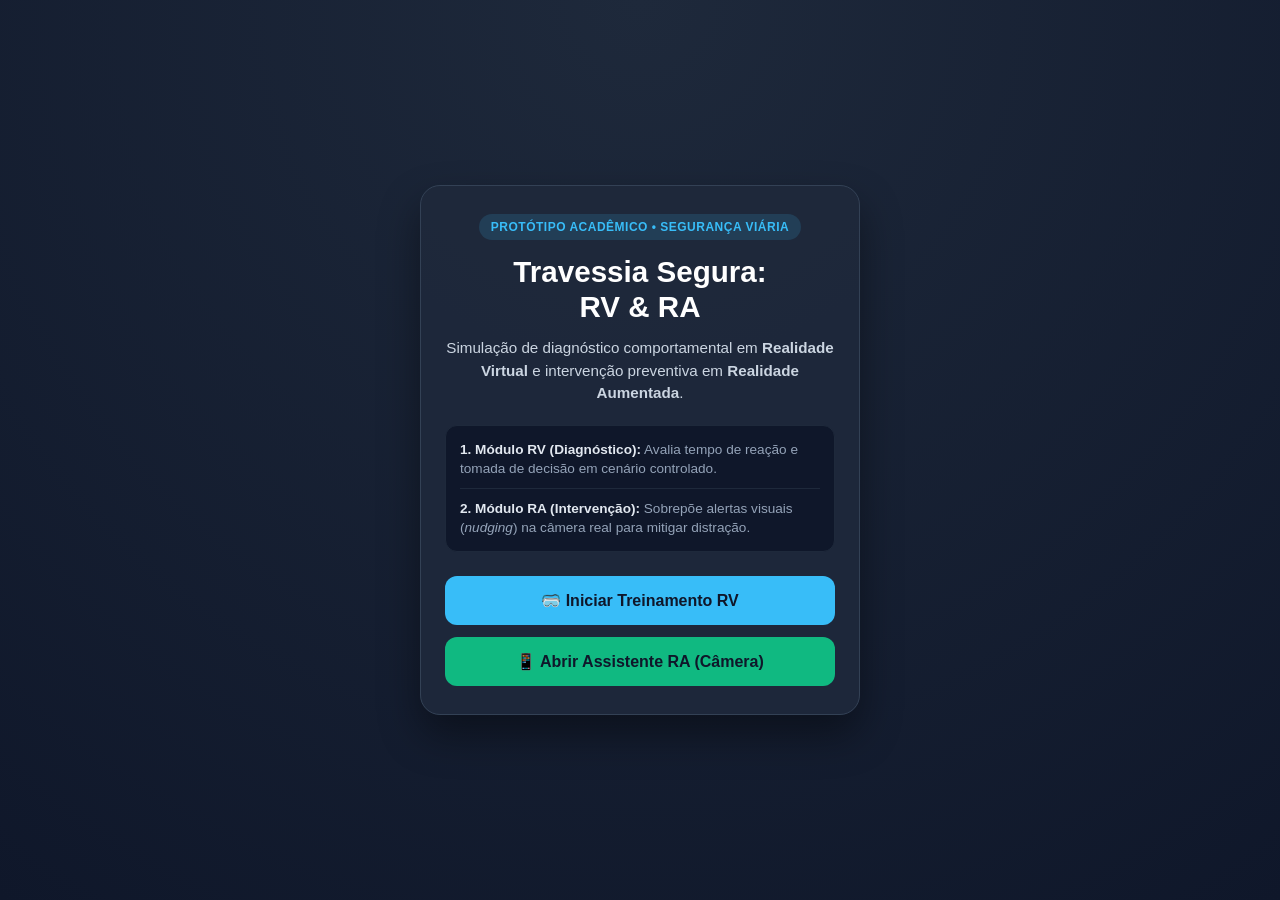
==== index.html @ 33072304 "Add files via upload" ====
<!DOCTYPE html>
<html lang="pt-BR">
<head>
  <meta charset="UTF-8" />
  <meta name="viewport" content="width=device-width, initial-scale=1.0, user-scalable=no" />
  <title>Travessia Segura: Protótipo RV & RA</title>
  <!-- Biblioteca A-Frame para Realidade Virtual 3D no Navegador -->
  <script src="https://aframe.io/releases/1.5.0/aframe.min.js"></script>
  <link rel="stylesheet" href="style.css" />
</head>
<body>

  <!-- TELA 1: MENU PRINCIPAL -->
  <main id="screen-menu" class="screen active">
    <div class="card">
      <span class="badge">Protótipo Acadêmico • Segurança Viária</span>
      <h1>Travessia Segura:<br>RV &amp; RA</h1>
      <p class="subtitle">
        Simulação de diagnóstico comportamental em <strong>Realidade Virtual</strong> e intervenção preventiva em <strong>Realidade Aumentada</strong>.
      </p>

      <div class="theory-box">
        <div class="theory-item">
          <strong>1. Módulo RV (Diagnóstico):</strong> Avalia tempo de reação e tomada de decisão em cenário controlado.
        </div>
        <div class="theory-item">
          <strong>2. Módulo RA (Intervenção):</strong> Sobrepõe alertas visuais (<em>nudging</em>) na câmera real para mitigar distração.
        </div>
      </div>

      <div class="btn-group">
        <button id="btn-start-vr" class="btn btn-primary">
          🥽 Iniciar Treinamento RV
        </button>
        <button id="btn-start-ar" class="btn btn-secondary">
          📱 Abrir Assistente RA (Câmera)
        </button>
      </div>
    </div>
  </main>

  <!-- TELA 2: MÓDULO DE REALIDADE VIRTUAL (A-FRAME) -->
  <section id="screen-vr" class="screen">
    <!-- Interface sobreposta (HUD) na cena RV -->
    <div class="hud-top">
      <button id="btn-back-vr" class="btn-small">← Voltar</button>
      <div class="status-pill" id="vr-timer">Tempo de observação: 0.0s</div>
    </div>

    <div class="vr-controls">
      <p id="vr-instruction">Observe o fluxo do veículo. Clique abaixo no momento seguro para atravessar:</p>
      <button id="btn-cross" class="btn btn-action">🚶 ATRAVESSAR FAIXA AGORA</button>
    </div>

    <!-- Modal de Resultado da Travessia -->
    <div id="vr-result-modal" class="modal hidden">
      <div class="modal-content">
        <h2 id="vr-result-title">Resultado</h2>
        <p id="vr-result-desc"></p>
        <div class="metrics-grid">
          <div class="metric">
            <span>Tempo de Decisão</span>
            <strong id="metric-time">0.0s</strong>
          </div>
          <div class="metric">
            <span>Status</span>
            <strong id="metric-status">-</strong>
          </div>
        </div>
        <button id="btn-retry-vr" class="btn btn-primary">Tentar Novamente</button>
      </div>
    </div>

    <!-- Cena 3D A-Frame -->
    <a-scene id="vr-scene" embedded vr-mode-ui="enabled: true">
      <!-- Céu e Iluminação -->
      <a-sky color="#87CEEB"></a-sky>
      <a-light type="ambient" color="#ffffff" intensity="0.7"></a-light>
      <a-light type="directional" position="5 10 7" intensity="0.8"></a-light>

      <!-- Calçada do Pedestre (Ponto de Partida) -->
      <a-box position="0 0.05 4" width="20" height="0.1" depth="4" color="#94a3b8"></a-box>
      <!-- Calçada Oposta (Destino) -->
      <a-box position="0 0.05 -6" width="20" height="0.1" depth="4" color="#94a3b8"></a-box>

      <!-- Asfalto da Rua -->
      <a-plane position="0 0 -1" rotation="-90 0 0" width="30" height="6" color="#1e293b"></a-plane>

      <!-- Faixa de Pedestres (Listras Brancas) -->
      <a-box position="-1.5 0.01 -1" width="0.6" height="0.02" depth="5.2" color="#f8fafc"></a-box>
      <a-box position="-0.5 0.01 -1" width="0.6" height="0.02" depth="5.2" color="#f8fafc"></a-box>
      <a-box position="0.5 0.01 -1" width="0.6" height="0.02" depth="5.2" color="#f8fafc"></a-box>
      <a-box position="1.5 0.01 -1" width="0.6" height="0.02" depth="5.2" color="#f8fafc"></a-box>

      <!-- Prédios simples ao fundo para referência espacial -->
      <a-box position="-6 3 -10" width="4" height="6" depth="4" color="#cbd5e1"></a-box>
      <a-box position="6 4 -10" width="5" height="8" depth="4" color="#cbd5e1"></a-box>

      <!-- Veículo em Movimento -->
      <a-entity id="car-entity" position="-12 0.6 -1">
        <!-- Carroceria -->
        <a-box width="2.4" height="0.8" depth="1.3" color="#ef4444"></a-box>
        <!-- Cabine -->
        <a-box position="-0.1 0.6 0" width="1.3" height="0.6" depth="1.2" color="#fca5a5"></a-box>
        <!-- Faróis -->
        <a-box position="1.21 0 0.4" width="0.05" height="0.2" depth="0.25" color="#fef08a"></a-box>
        <a-box position="1.21 0 -0.4" width="0.05" height="0.2" depth="0.25" color="#fef08a"></a-box>
      </a-entity>

      <!-- Câmera / Cabeça do Pedestre -->
      <a-entity id="pedestrian-rig" position="0 1.6 3.2">
        <a-camera look-controls="enabled: true" wasd-controls="enabled: false">
          <a-cursor color="#38bdf8" scale="0.8 0.8 0.8"></a-cursor>
        </a-camera>
      </a-entity>
    </a-scene>
  </section>

  <!-- TELA 3: MÓDULO DE REALIDADE AUMENTADA (HUD + CÂMERA REAL) -->
  <section id="screen-ar" class="screen">
    <!-- Vídeo da câmera traseira do celular -->
    <video id="ar-video" autoplay playsinline muted></video>
    <div id="ar-fallback-bg" class="ar-fallback hidden">
      <p>Câmera indisponível ou permissão negada.<br>Modo de demonstração visual ativado.</p>
    </div>

    <!-- Sobreposição Cognitiva (HUD de RA) -->
    <div class="ar-overlay" id="ar-overlay">
      <div class="hud-top">
        <button id="btn-back-ar" class="btn-small">← Voltar</button>
        <div class="status-pill" id="ar-mode-badge">RA Ativa • Monitoramento</div>
      </div>

      <!-- Guia Virtual da Faixa Projetada no Chão -->
      <div class="ar-crosswalk-guide" id="ar-guide">
        <div class="ar-lane"></div>
        <div class="ar-banner" id="ar-banner">
          <span class="ar-icon" id="ar-icon">✅</span>
          <div>
            <strong id="ar-title">TRAVESSIA SEGURA</strong>
            <p id="ar-desc">Nenhum veículo em alta velocidade detectado.</p>
          </div>
        </div>
      </div>

      <!-- Painel para simular cenários durante a apresentação ao professor -->
      <div class="ar-sim-controls">
        <p class="sim-label">Simulador de Eventos (Apresentação):</p>
        <div class="sim-buttons">
          <button id="btn-sim-safe" class="btn-sim safe active">Via Livre</button>
          <button id="btn-sim-danger" class="btn-sim danger">⚠️ Simular Carro Rápido</button>
        </div>
      </div>
    </div>
  </section>

  <script src="script.js"></script>
</body>
</html>
---- style.css ----
* {
  box-sizing: border-box;
  margin: 0;
  padding: 0;
  font-family: 'Segoe UI', Roboto, Helvetica, Arial, sans-serif;
}

body {
  background-color: #0f172a;
  color: #f8fafc;
  overflow: hidden;
  height: 100vh;
  width: 100vw;
}

.screen {
  display: none;
  width: 100%;
  height: 100%;
  position: relative;
}

.screen.active {
  display: flex;
  flex-direction: column;
  justify-content: center;
  align-items: center;
}

/* MENU INICIAL */
#screen-menu {
  padding: 20px;
  background: radial-gradient(circle at top, #1e293b, #0f172a);
}

.card {
  background: rgba(30, 41, 59, 0.9);
  border: 1px solid #334155;
  border-radius: 20px;
  padding: 28px 24px;
  max-width: 440px;
  width: 100%;
  box-shadow: 0 20px 40px rgba(0, 0, 0, 0.4);
  text-align: center;
}

.badge {
  display: inline-block;
  background: rgba(56, 189, 248, 0.15);
  color: #38bdf8;
  font-size: 0.75rem;
  font-weight: 700;
  padding: 6px 12px;
  border-radius: 999px;
  margin-bottom: 14px;
  text-transform: uppercase;
  letter-spacing: 0.5px;
}

h1 {
  font-size: 1.85rem;
  line-height: 1.2;
  margin-bottom: 12px;
  color: #ffffff;
}

.subtitle {
  font-size: 0.95rem;
  color: #cbd5e1;
  line-height: 1.5;
  margin-bottom: 20px;
}

.theory-box {
  background: #0f172a;
  border-radius: 12px;
  padding: 14px;
  text-align: left;
  margin-bottom: 24px;
  border: 1px solid #1e293b;
}

.theory-item {
  font-size: 0.85rem;
  color: #94a3b8;
  line-height: 1.4;
}

.theory-item + .theory-item {
  margin-top: 10px;
  padding-top: 10px;
  border-top: 1px solid #1e293b;
}

.theory-item strong {
  color: #e2e8f0;
}

.btn-group {
  display: flex;
  flex-direction: column;
  gap: 12px;
}

.btn {
  border: none;
  border-radius: 12px;
  padding: 15px 20px;
  font-size: 1rem;
  font-weight: 700;
  cursor: pointer;
  transition: transform 0.15s ease, opacity 0.15s ease;
  width: 100%;
}

.btn:active {
  transform: scale(0.98);
}

.btn-primary {
  background: #38bdf8;
  color: #0f172a;
}

.btn-secondary {
  background: #10b981;
  color: #0f172a;
}

.btn-action {
  background: #f59e0b;
  color: #0f172a;
  font-size: 1.05rem;
  box-shadow: 0 8px 20px rgba(245, 158, 11, 0.35);
}

/* HUD SUPERIOR COMPARTILHADO */
.hud-top {
  position: absolute;
  top: 16px;
  left: 16px;
  right: 16px;
  z-index: 20;
  display: flex;
  justify-content: space-between;
  align-items: center;
}

.btn-small {
  background: rgba(15, 23, 42, 0.85);
  color: #f8fafc;
  border: 1px solid #475569;
  padding: 8px 14px;
  border-radius: 10px;
  font-weight: 600;
  cursor: pointer;
}

.status-pill {
  background: rgba(15, 23, 42, 0.85);
  border: 1px solid #475569;
  padding: 8px 14px;
  border-radius: 999px;
  font-size: 0.82rem;
  font-weight: 600;
}

/* CONTROLES RV */
#vr-scene {
  width: 100%;
  height: 100%;
}

.vr-controls {
  position: absolute;
  bottom: 24px;
  left: 16px;
  right: 16px;
  z-index: 20;
  background: rgba(15, 23, 42, 0.88);
  border: 1px solid #334155;
  border-radius: 16px;
  padding: 16px;
  text-align: center;
  max-width: 460px;
  margin: 0 auto;
}

.vr-controls p {
  font-size: 0.88rem;
  color: #e2e8f0;
  margin-bottom: 12px;
}

/* MODAL RESULTADO RV */
.modal {
  position: absolute;
  inset: 0;
  background: rgba(15, 23, 42, 0.85);
  z-index: 30;
  display: flex;
  justify-content: center;
  align-items: center;
  padding: 20px;
}

.modal.hidden {
  display: none;
}

.modal-content {
  background: #1e293b;
  border: 1px solid #475569;
  border-radius: 18px;
  padding: 24px;
  max-width: 380px;
  width: 100%;
  text-align: center;
}

.modal-content h2 {
  margin-bottom: 10px;
  font-size: 1.4rem;
}

.modal-content p {
  font-size: 0.92rem;
  color: #cbd5e1;
  margin-bottom: 18px;
  line-height: 1.4;
}

.metrics-grid {
  display: grid;
  grid-template-columns: 1fr 1fr;
  gap: 10px;
  margin-bottom: 18px;
}

.metric {
  background: #0f172a;
  padding: 12px;
  border-radius: 10px;
}

.metric span {
  display: block;
  font-size: 0.75rem;
  color: #94a3b8;
  margin-bottom: 4px;
}

.metric strong {
  font-size: 1.05rem;
  color: #38bdf8;
}

/* MÓDULO RA */
#ar-video {
  position: absolute;
  inset: 0;
  width: 100%;
  height: 100%;
  object-fit: cover;
  z-index: 1;
}

.ar-fallback {
  position: absolute;
  inset: 0;
  background: linear-gradient(180deg, #334155 0%, #1e293b 60%, #0f172a 100%);
  display: flex;
  justify-content: center;
  align-items: center;
  text-align: center;
  padding: 20px;
  color: #94a3b8;
  font-size: 0.9rem;
  z-index: 1;
}

.ar-fallback.hidden {
  display: none;
}

.ar-overlay {
  position: absolute;
  inset: 0;
  z-index: 10;
  display: flex;
  flex-direction: column;
  justify-content: space-between;
  padding: 16px;
  transition: box-shadow 0.3s ease;
}

.ar-overlay.danger-pulse {
  box-shadow: inset 0 0 50px rgba(239, 68, 68, 0.85);
  animation: pulseBorder 0.8s infinite alternate;
}

@keyframes pulseBorder {
  from { box-shadow: inset 0 0 25px rgba(239, 68, 68, 0.5); }
  to { box-shadow: inset 0 0 70px rgba(239, 68, 68, 0.95); }
}

.ar-crosswalk-guide {
  margin: auto;
  width: 100%;
  max-width: 380px;
  display: flex;
  flex-direction: column;
  align-items: center;
  gap: 16px;
}

.ar-lane {
  width: 180px;
  height: 140px;
  border: 4px dashed #10b981;
  background: rgba(16, 185, 129, 0.18);
  border-radius: 12px;
  transform: perspective(300px) rotateX(45deg);
  transition: all 0.3s ease;
}

.ar-lane.danger {
  border-color: #ef4444;
  background: rgba(239, 68, 68, 0.3);
}

.ar-banner {
  background: rgba(15, 23, 42, 0.92);
  border: 2px solid #10b981;
  border-radius: 14px;
  padding: 14px 16px;
  display: flex;
  align-items: center;
  gap: 12px;
  width: 100%;
  transition: border-color 0.3s ease;
}

.ar-banner.danger {
  border-color: #ef4444;
  background: rgba(127, 29, 29, 0.92);
}

.ar-icon {
  font-size: 1.8rem;
}

.ar-banner strong {
  display: block;
  font-size: 0.95rem;
  margin-bottom: 2px;
}

.ar-banner p {
  font-size: 0.8rem;
  color: #e2e8f0;
}

.ar-sim-controls {
  background: rgba(15, 23, 42, 0.9);
  border: 1px solid #334155;
  border-radius: 14px;
  padding: 12px;
  max-width: 420px;
  width: 100%;
  margin: 0 auto;
}

.sim-label {
  font-size: 0.75rem;
  color: #94a3b8;
  margin-bottom: 8px;
  text-align: center;
}

.sim-buttons {
  display: grid;
  grid-template-columns: 1fr 1fr;
  gap: 8px;
}

.btn-sim {
  padding: 10px;
  border-radius: 8px;
  border: 1px solid #475569;
  background: #1e293b;
  color: #f8fafc;
  font-weight: 600;
  font-size: 0.82rem;
  cursor: pointer;
}

.btn-sim.safe.active {
  background: #10b981;
  color: #0f172a;
  border-color: #10b981;
}

.btn-sim.danger.active {
  background: #ef4444;
  color: #ffffff;
  border-color: #ef4444;
}
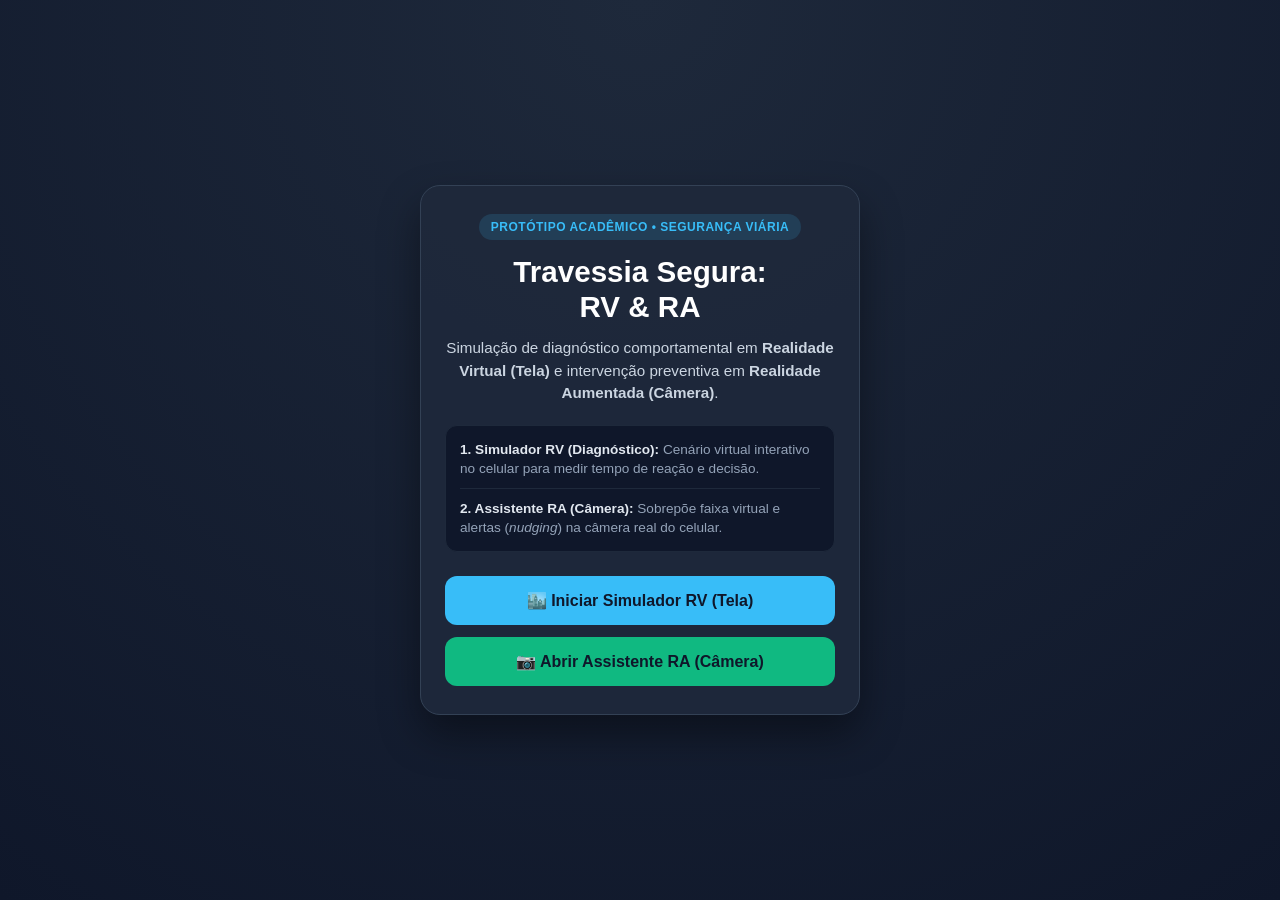
==== commit eb45d8b9: "Atualizar o index.html" ====
--- a/index.html
+++ b/index.html
@@ -4,8 +4,6 @@
   <meta charset="UTF-8" />
   <meta name="viewport" content="width=device-width, initial-scale=1.0, user-scalable=no" />
   <title>Travessia Segura: Protótipo RV & RA</title>
-  <!-- Biblioteca A-Frame para Realidade Virtual 3D no Navegador -->
-  <script src="https://aframe.io/releases/1.5.0/aframe.min.js"></script>
   <link rel="stylesheet" href="style.css" />
 </head>
 <body>
@@ -16,43 +14,60 @@
       <span class="badge">Protótipo Acadêmico • Segurança Viária</span>
       <h1>Travessia Segura:<br>RV &amp; RA</h1>
       <p class="subtitle">
-        Simulação de diagnóstico comportamental em <strong>Realidade Virtual</strong> e intervenção preventiva em <strong>Realidade Aumentada</strong>.
+        Simulação de diagnóstico comportamental em <strong>Realidade Virtual (Tela)</strong> e intervenção preventiva em <strong>Realidade Aumentada (Câmera)</strong>.
       </p>
 
       <div class="theory-box">
         <div class="theory-item">
-          <strong>1. Módulo RV (Diagnóstico):</strong> Avalia tempo de reação e tomada de decisão em cenário controlado.
+          <strong>1. Simulador RV (Diagnóstico):</strong> Cenário virtual interativo no celular para medir tempo de reação e decisão.
         </div>
         <div class="theory-item">
-          <strong>2. Módulo RA (Intervenção):</strong> Sobrepõe alertas visuais (<em>nudging</em>) na câmera real para mitigar distração.
+          <strong>2. Assistente RA (Câmera):</strong> Sobrepõe faixa virtual e alertas (<em>nudging</em>) na câmera real do celular.
         </div>
       </div>
 
       <div class="btn-group">
-        <button id="btn-start-vr" class="btn btn-primary">
-          🥽 Iniciar Treinamento RV
+        <button type="button" id="btn-start-vr" class="btn btn-primary">
+          🏙️ Iniciar Simulador RV (Tela)
         </button>
-        <button id="btn-start-ar" class="btn btn-secondary">
-          📱 Abrir Assistente RA (Câmera)
+        <button type="button" id="btn-start-ar" class="btn btn-secondary">
+          📷 Abrir Assistente RA (Câmera)
         </button>
       </div>
     </div>
   </main>
 
-  <!-- TELA 2: MÓDULO DE REALIDADE VIRTUAL (A-FRAME) -->
+  <!-- TELA 2: SIMULADOR DE REALIDADE VIRTUAL (100% NA TELA DO CELULAR) -->
   <section id="screen-vr" class="screen">
-    <!-- Interface sobreposta (HUD) na cena RV -->
     <div class="hud-top">
-      <button id="btn-back-vr" class="btn-small">← Voltar</button>
-      <div class="status-pill" id="vr-timer">Tempo de observação: 0.0s</div>
+      <button type="button" id="btn-back-vr" class="btn-small">← Voltar</button>
+      <div class="status-pill" id="vr-timer">Observação: 0.0s</div>
+    </div>
+
+    <!-- Cenário Virtual Interativo (Perspectiva do Pedestre) -->
+    <div class="vr-viewport">
+      <div class="vr-sky">
+        <div class="vr-buildings"></div>
+      </div>
+      <div class="vr-sidewalk-far"></div>
+      <div class="vr-road">
+        <div class="vr-crosswalk">
+          <span></span><span></span><span></span><span></span>
+        </div>
+        <!-- Carro animado via JS -->
+        <div id="vr-car" class="vr-car">🚗</div>
+      </div>
+      <div class="vr-sidewalk-near">
+        <div id="vr-pedestrian" class="vr-pedestrian">🚶</div>
+      </div>
     </div>
 
     <div class="vr-controls">
-      <p id="vr-instruction">Observe o fluxo do veículo. Clique abaixo no momento seguro para atravessar:</p>
-      <button id="btn-cross" class="btn btn-action">🚶 ATRAVESSAR FAIXA AGORA</button>
+      <p>Observe o veículo na via. Toque abaixo no momento seguro para atravessar:</p>
+      <button type="button" id="btn-cross" class="btn btn-action">ATRAVESSAR FAIXA AGORA</button>
     </div>
 
-    <!-- Modal de Resultado da Travessia -->
+    <!-- Modal de Resultado -->
     <div id="vr-result-modal" class="modal hidden">
       <div class="modal-content">
         <h2 id="vr-result-title">Resultado</h2>
@@ -67,88 +82,46 @@
             <strong id="metric-status">-</strong>
           </div>
         </div>
-        <button id="btn-retry-vr" class="btn btn-primary">Tentar Novamente</button>
+        <button type="button" id="btn-retry-vr" class="btn btn-primary">Testar Novamente</button>
       </div>
     </div>
-
-    <!-- Cena 3D A-Frame -->
-    <a-scene id="vr-scene" embedded vr-mode-ui="enabled: true">
-      <!-- Céu e Iluminação -->
-      <a-sky color="#87CEEB"></a-sky>
-      <a-light type="ambient" color="#ffffff" intensity="0.7"></a-light>
-      <a-light type="directional" position="5 10 7" intensity="0.8"></a-light>
-
-      <!-- Calçada do Pedestre (Ponto de Partida) -->
-      <a-box position="0 0.05 4" width="20" height="0.1" depth="4" color="#94a3b8"></a-box>
-      <!-- Calçada Oposta (Destino) -->
-      <a-box position="0 0.05 -6" width="20" height="0.1" depth="4" color="#94a3b8"></a-box>
-
-      <!-- Asfalto da Rua -->
-      <a-plane position="0 0 -1" rotation="-90 0 0" width="30" height="6" color="#1e293b"></a-plane>
-
-      <!-- Faixa de Pedestres (Listras Brancas) -->
-      <a-box position="-1.5 0.01 -1" width="0.6" height="0.02" depth="5.2" color="#f8fafc"></a-box>
-      <a-box position="-0.5 0.01 -1" width="0.6" height="0.02" depth="5.2" color="#f8fafc"></a-box>
-      <a-box position="0.5 0.01 -1" width="0.6" height="0.02" depth="5.2" color="#f8fafc"></a-box>
-      <a-box position="1.5 0.01 -1" width="0.6" height="0.02" depth="5.2" color="#f8fafc"></a-box>
-
-      <!-- Prédios simples ao fundo para referência espacial -->
-      <a-box position="-6 3 -10" width="4" height="6" depth="4" color="#cbd5e1"></a-box>
-      <a-box position="6 4 -10" width="5" height="8" depth="4" color="#cbd5e1"></a-box>
-
-      <!-- Veículo em Movimento -->
-      <a-entity id="car-entity" position="-12 0.6 -1">
-        <!-- Carroceria -->
-        <a-box width="2.4" height="0.8" depth="1.3" color="#ef4444"></a-box>
-        <!-- Cabine -->
-        <a-box position="-0.1 0.6 0" width="1.3" height="0.6" depth="1.2" color="#fca5a5"></a-box>
-        <!-- Faróis -->
-        <a-box position="1.21 0 0.4" width="0.05" height="0.2" depth="0.25" color="#fef08a"></a-box>
-        <a-box position="1.21 0 -0.4" width="0.05" height="0.2" depth="0.25" color="#fef08a"></a-box>
-      </a-entity>
-
-      <!-- Câmera / Cabeça do Pedestre -->
-      <a-entity id="pedestrian-rig" position="0 1.6 3.2">
-        <a-camera look-controls="enabled: true" wasd-controls="enabled: false">
-          <a-cursor color="#38bdf8" scale="0.8 0.8 0.8"></a-cursor>
-        </a-camera>
-      </a-entity>
-    </a-scene>
   </section>
 
-  <!-- TELA 3: MÓDULO DE REALIDADE AUMENTADA (HUD + CÂMERA REAL) -->
+  <!-- TELA 3: ASSISTENTE DE REALIDADE AUMENTADA (CÂMERA DO CELULAR) -->
   <section id="screen-ar" class="screen">
-    <!-- Vídeo da câmera traseira do celular -->
     <video id="ar-video" autoplay playsinline muted></video>
     <div id="ar-fallback-bg" class="ar-fallback hidden">
-      <p>Câmera indisponível ou permissão negada.<br>Modo de demonstração visual ativado.</p>
+      <p>Câmera não autorizada ou indisponível.<br>Modo de demonstração visual ativado.</p>
     </div>
 
-    <!-- Sobreposição Cognitiva (HUD de RA) -->
     <div class="ar-overlay" id="ar-overlay">
       <div class="hud-top">
-        <button id="btn-back-ar" class="btn-small">← Voltar</button>
-        <div class="status-pill" id="ar-mode-badge">RA Ativa • Monitoramento</div>
+        <button type="button" id="btn-back-ar" class="btn-small">← Voltar</button>
+        <div class="status-pill">RA Ativa • Câmera</div>
       </div>
 
-      <!-- Guia Virtual da Faixa Projetada no Chão -->
-      <div class="ar-crosswalk-guide" id="ar-guide">
-        <div class="ar-lane"></div>
+      <!-- Projeção Virtual da Faixa na Câmera -->
+      <div class="ar-crosswalk-guide">
+        <div class="ar-lane" id="ar-lane">
+          <div class="ar-stripes">
+            <span></span><span></span><span></span>
+          </div>
+        </div>
         <div class="ar-banner" id="ar-banner">
           <span class="ar-icon" id="ar-icon">✅</span>
           <div>
             <strong id="ar-title">TRAVESSIA SEGURA</strong>
-            <p id="ar-desc">Nenhum veículo em alta velocidade detectado.</p>
+            <p id="ar-desc">Via monitorada. Nenhum veículo em risco.</p>
           </div>
         </div>
       </div>
 
-      <!-- Painel para simular cenários durante a apresentação ao professor -->
+      <!-- Controles para demonstrar ao professor -->
       <div class="ar-sim-controls">
-        <p class="sim-label">Simulador de Eventos (Apresentação):</p>
+        <p class="sim-label">Simular detecção da câmera (Apresentação):</p>
         <div class="sim-buttons">
-          <button id="btn-sim-safe" class="btn-sim safe active">Via Livre</button>
-          <button id="btn-sim-danger" class="btn-sim danger">⚠️ Simular Carro Rápido</button>
+          <button type="button" id="btn-sim-safe" class="btn-sim safe active">Via Livre</button>
+          <button type="button" id="btn-sim-danger" class="btn-sim danger">⚠️ Carro em Alta Velocidade</button>
         </div>
       </div>
     </div>
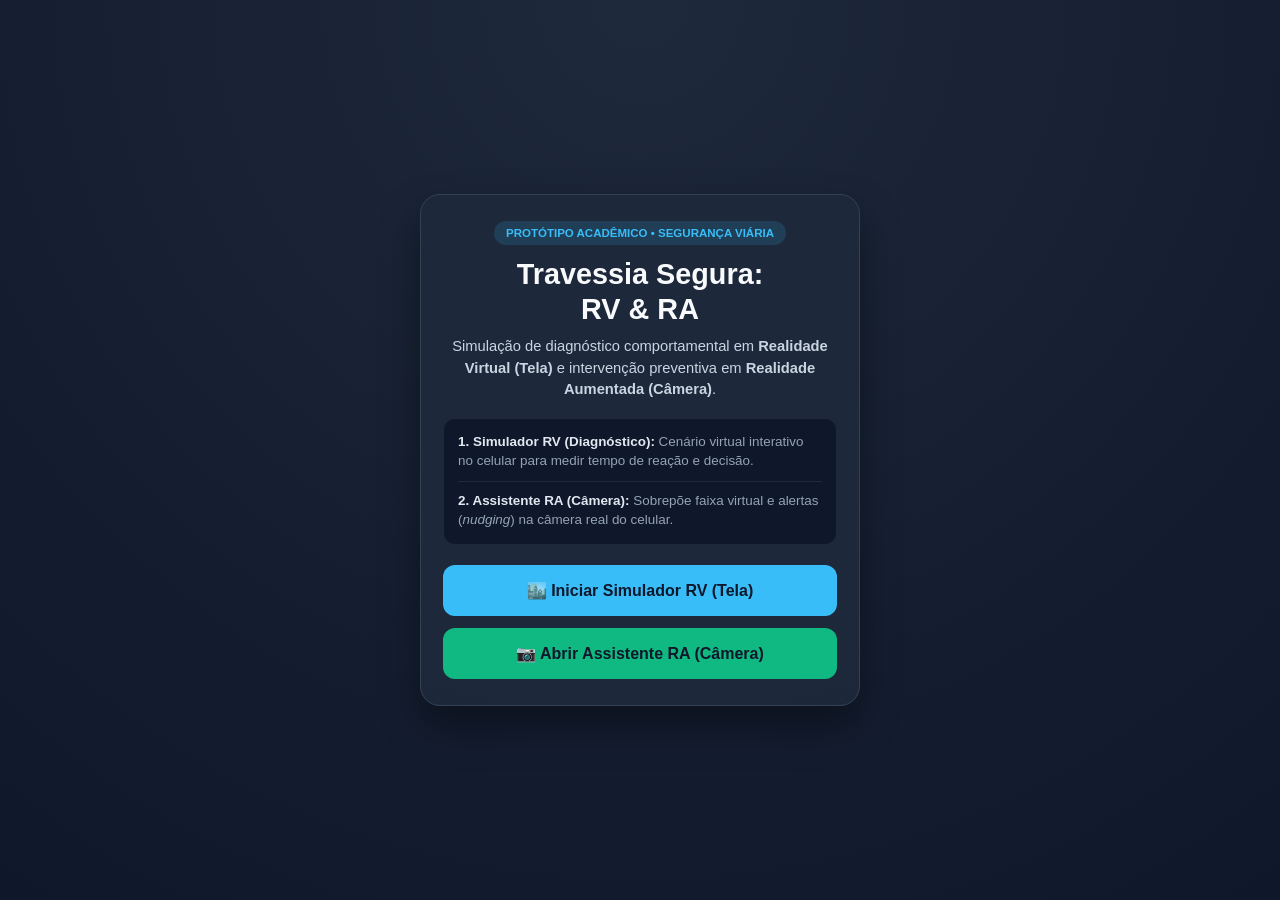
==== commit f2cbac94: "Organizar os protótipos da A3 para revisão do grupo" ====
--- a/index.html
+++ b/index.html
@@ -4,11 +4,14 @@
   <meta charset="UTF-8" />
   <meta name="viewport" content="width=device-width, initial-scale=1.0, user-scalable=no" />
   <title>Travessia Segura: Protótipo RV & RA</title>
-  <link rel="stylesheet" href="style.css" />
+  <link rel="stylesheet" href="css/style.css" />
+  <script defer src="js/navegacao.js"></script>
+  <script defer src="js/simulador-rv.js"></script>
+  <script defer src="js/assistente-ra.js"></script>
 </head>
 <body>
 
-  <!-- TELA 1: MENU PRINCIPAL -->
+  <!-- menu -->
   <main id="screen-menu" class="screen active">
     <div class="card">
       <span class="badge">Protótipo Acadêmico • Segurança Viária</span>
@@ -37,14 +40,13 @@
     </div>
   </main>
 
-  <!-- TELA 2: SIMULADOR DE REALIDADE VIRTUAL (100% NA TELA DO CELULAR) -->
+  <!-- simulador de travessia -->
   <section id="screen-vr" class="screen">
     <div class="hud-top">
       <button type="button" id="btn-back-vr" class="btn-small">← Voltar</button>
       <div class="status-pill" id="vr-timer">Observação: 0.0s</div>
     </div>
 
-    <!-- Cenário Virtual Interativo (Perspectiva do Pedestre) -->
     <div class="vr-viewport">
       <div class="vr-sky">
         <div class="vr-buildings"></div>
@@ -54,7 +56,6 @@
         <div class="vr-crosswalk">
           <span></span><span></span><span></span><span></span>
         </div>
-        <!-- Carro animado via JS -->
         <div id="vr-car" class="vr-car">🚗</div>
       </div>
       <div class="vr-sidewalk-near">
@@ -67,7 +68,6 @@
       <button type="button" id="btn-cross" class="btn btn-action">ATRAVESSAR FAIXA AGORA</button>
     </div>
 
-    <!-- Modal de Resultado -->
     <div id="vr-result-modal" class="modal hidden">
       <div class="modal-content">
         <h2 id="vr-result-title">Resultado</h2>
@@ -87,7 +87,7 @@
     </div>
   </section>
 
-  <!-- TELA 3: ASSISTENTE DE REALIDADE AUMENTADA (CÂMERA DO CELULAR) -->
+  <!-- camera e alertas -->
   <section id="screen-ar" class="screen">
     <video id="ar-video" autoplay playsinline muted></video>
     <div id="ar-fallback-bg" class="ar-fallback hidden">
@@ -97,10 +97,9 @@
     <div class="ar-overlay" id="ar-overlay">
       <div class="hud-top">
         <button type="button" id="btn-back-ar" class="btn-small">← Voltar</button>
-        <div class="status-pill">RA Ativa • Câmera</div>
+        <div class="status-pill">Demonstração de RA</div>
       </div>
 
-      <!-- Projeção Virtual da Faixa na Câmera -->
       <div class="ar-crosswalk-guide">
         <div class="ar-lane" id="ar-lane">
           <div class="ar-stripes">
@@ -111,14 +110,13 @@
           <span class="ar-icon" id="ar-icon">✅</span>
           <div>
             <strong id="ar-title">TRAVESSIA SEGURA</strong>
-            <p id="ar-desc">Via monitorada. Nenhum veículo em risco.</p>
+            <p id="ar-desc">Simulação de via livre.</p>
           </div>
         </div>
       </div>
 
-      <!-- Controles para demonstrar ao professor -->
       <div class="ar-sim-controls">
-        <p class="sim-label">Simular detecção da câmera (Apresentação):</p>
+        <p class="sim-label">Simular alerta de trânsito:</p>
         <div class="sim-buttons">
           <button type="button" id="btn-sim-safe" class="btn-sim safe active">Via Livre</button>
           <button type="button" id="btn-sim-danger" class="btn-sim danger">⚠️ Carro em Alta Velocidade</button>
@@ -127,6 +125,5 @@
     </div>
   </section>
 
-  <script src="script.js"></script>
 </body>
 </html>
--- a/css/style.css
+++ b/css/style.css
@@ -0,0 +1,515 @@
+/* base das telas */
+* {
+  box-sizing: border-box;
+  margin: 0;
+  padding: 0;
+  font-family: 'Segoe UI', Roboto, Helvetica, Arial, sans-serif;
+  -webkit-tap-highlight-color: transparent;
+}
+
+body {
+  background-color: #0f172a;
+  color: #f8fafc;
+  overflow: hidden;
+  height: 100dvh;
+  width: 100vw;
+}
+
+.screen {
+  display: none;
+  width: 100%;
+  height: 100%;
+  position: relative;
+}
+
+.screen.active {
+  display: flex;
+  flex-direction: column;
+  justify-content: center;
+  align-items: center;
+}
+
+/* menu */
+#screen-menu {
+  padding: 20px;
+  background: radial-gradient(circle at top, #1e293b, #0f172a);
+  z-index: 10;
+}
+
+.card {
+  background: rgba(30, 41, 59, 0.95);
+  border: 1px solid #334155;
+  border-radius: 20px;
+  padding: 26px 22px;
+  max-width: 440px;
+  width: 100%;
+  box-shadow: 0 20px 40px rgba(0, 0, 0, 0.4);
+  text-align: center;
+}
+
+.badge {
+  display: inline-block;
+  background: rgba(56, 189, 248, 0.15);
+  color: #38bdf8;
+  font-size: 0.72rem;
+  font-weight: 700;
+  padding: 6px 12px;
+  border-radius: 999px;
+  margin-bottom: 12px;
+  text-transform: uppercase;
+}
+
+h1 {
+  font-size: 1.8rem;
+  line-height: 1.2;
+  margin-bottom: 10px;
+}
+
+.subtitle {
+  font-size: 0.92rem;
+  color: #cbd5e1;
+  line-height: 1.45;
+  margin-bottom: 18px;
+}
+
+.theory-box {
+  background: #0f172a;
+  border-radius: 12px;
+  padding: 14px;
+  text-align: left;
+  margin-bottom: 20px;
+  border: 1px solid #1e293b;
+}
+
+.theory-item {
+  font-size: 0.84rem;
+  color: #94a3b8;
+  line-height: 1.4;
+}
+
+.theory-item + .theory-item {
+  margin-top: 10px;
+  padding-top: 10px;
+  border-top: 1px solid #1e293b;
+}
+
+.theory-item strong {
+  color: #e2e8f0;
+}
+
+.btn-group {
+  display: flex;
+  flex-direction: column;
+  gap: 12px;
+}
+
+.btn {
+  border: none;
+  border-radius: 12px;
+  padding: 16px 20px;
+  font-size: 1rem;
+  font-weight: 700;
+  cursor: pointer;
+  width: 100%;
+  touch-action: manipulation;
+}
+
+.btn:active {
+  transform: scale(0.97);
+}
+
+.btn-primary {
+  background: #38bdf8;
+  color: #0f172a;
+}
+
+.btn-secondary {
+  background: #10b981;
+  color: #0f172a;
+}
+
+.btn-action {
+  background: #f59e0b;
+  color: #0f172a;
+  font-size: 1.05rem;
+}
+
+/* controles no topo */
+.hud-top {
+  position: absolute;
+  top: 16px;
+  left: 16px;
+  right: 16px;
+  z-index: 30;
+  display: flex;
+  justify-content: space-between;
+  align-items: center;
+}
+
+.btn-small {
+  background: rgba(15, 23, 42, 0.9);
+  color: #f8fafc;
+  border: 1px solid #475569;
+  padding: 10px 14px;
+  border-radius: 10px;
+  font-weight: 600;
+  cursor: pointer;
+}
+
+.status-pill {
+  background: rgba(15, 23, 42, 0.9);
+  border: 1px solid #475569;
+  padding: 8px 14px;
+  border-radius: 999px;
+  font-size: 0.82rem;
+  font-weight: 600;
+}
+
+/* cena da travessia */
+.vr-viewport {
+  width: 100%;
+  height: 100%;
+  display: flex;
+  flex-direction: column;
+  position: relative;
+  overflow: hidden;
+}
+
+.vr-sky {
+  flex: 1.2;
+  background: linear-gradient(180deg, #0284c7, #7dd3fc);
+  position: relative;
+}
+
+.vr-buildings {
+  position: absolute;
+  bottom: 0;
+  width: 100%;
+  height: 55%;
+  background: repeating-linear-gradient(
+    90deg,
+    #475569 0px,
+    #475569 50px,
+    #334155 50px,
+    #334155 95px,
+    transparent 95px,
+    transparent 115px
+  );
+}
+
+.vr-sidewalk-far {
+  height: 28px;
+  background: #94a3b8;
+  border-bottom: 4px solid #64748b;
+}
+
+.vr-road {
+  height: 190px;
+  background: #1e293b;
+  position: relative;
+  display: flex;
+  justify-content: center;
+  align-items: center;
+}
+
+.vr-crosswalk {
+  width: 130px;
+  height: 100%;
+  display: flex;
+  flex-direction: column;
+  justify-content: space-evenly;
+  padding: 10px 0;
+}
+
+.vr-crosswalk span {
+  display: block;
+  width: 100%;
+  height: 22px;
+  background: #f8fafc;
+  border-radius: 3px;
+}
+
+.vr-car {
+  position: absolute;
+  top: 48px;
+  left: -80px;
+  font-size: 3.4rem;
+  transform: scaleX(-1);
+  user-select: none;
+  z-index: 5;
+}
+
+.vr-sidewalk-near {
+  flex: 1;
+  background: #cbd5e1;
+  border-top: 6px solid #64748b;
+  position: relative;
+  display: flex;
+  justify-content: center;
+}
+
+.vr-pedestrian {
+  font-size: 3.2rem;
+  position: absolute;
+  top: -24px;
+  transition: transform 1.1s ease-in-out;
+  z-index: 10;
+}
+
+.vr-pedestrian.crossing {
+  transform: translateY(-230px);
+}
+
+.vr-controls {
+  position: absolute;
+  bottom: 20px;
+  left: 16px;
+  right: 16px;
+  z-index: 25;
+  background: rgba(15, 23, 42, 0.92);
+  border: 1px solid #334155;
+  border-radius: 16px;
+  padding: 14px;
+  text-align: center;
+}
+
+.vr-controls p {
+  font-size: 0.85rem;
+  color: #e2e8f0;
+  margin-bottom: 10px;
+}
+
+/* resultado da travessia */
+.modal {
+  position: absolute;
+  inset: 0;
+  background: rgba(15, 23, 42, 0.88);
+  z-index: 40;
+  display: flex;
+  justify-content: center;
+  align-items: center;
+  padding: 20px;
+}
+
+.modal.hidden {
+  display: none;
+}
+
+.modal-content {
+  background: #1e293b;
+  border: 1px solid #475569;
+  border-radius: 18px;
+  padding: 24px;
+  max-width: 380px;
+  width: 100%;
+  text-align: center;
+}
+
+.modal-content h2 {
+  margin-bottom: 10px;
+  font-size: 1.35rem;
+}
+
+.modal-content p {
+  font-size: 0.9rem;
+  color: #cbd5e1;
+  margin-bottom: 16px;
+  line-height: 1.4;
+}
+
+.metrics-grid {
+  display: grid;
+  grid-template-columns: 1fr 1fr;
+  gap: 10px;
+  margin-bottom: 18px;
+}
+
+.metric {
+  background: #0f172a;
+  padding: 12px;
+  border-radius: 10px;
+}
+
+.metric span {
+  display: block;
+  font-size: 0.75rem;
+  color: #94a3b8;
+  margin-bottom: 4px;
+}
+
+.metric strong {
+  font-size: 1.05rem;
+  color: #38bdf8;
+}
+
+#vr-result-title,
+#metric-status {
+  color: #10b981;
+}
+
+.modal.risco #vr-result-title,
+.modal.risco #metric-status {
+  color: #ef4444;
+}
+
+/* camera e alertas */
+#ar-video {
+  position: absolute;
+  inset: 0;
+  width: 100%;
+  height: 100%;
+  object-fit: cover;
+  z-index: 1;
+}
+
+.ar-fallback {
+  position: absolute;
+  inset: 0;
+  background: linear-gradient(180deg, #334155 0%, #1e293b 60%, #0f172a 100%);
+  display: flex;
+  justify-content: center;
+  align-items: flex-start;
+  text-align: center;
+  padding: 68px 20px 20px;
+  color: #cbd5e1;
+  z-index: 1;
+}
+
+.ar-fallback.hidden {
+  display: none;
+}
+
+.ar-overlay {
+  position: absolute;
+  inset: 0;
+  z-index: 15;
+  display: flex;
+  flex-direction: column;
+  justify-content: space-between;
+  padding: 16px;
+}
+
+.ar-overlay.danger-pulse {
+  animation: pulseBorder 0.7s infinite alternate;
+}
+
+@keyframes pulseBorder {
+  from { box-shadow: inset 0 0 25px rgba(239, 68, 68, 0.5); }
+  to { box-shadow: inset 0 0 75px rgba(239, 68, 68, 0.95); }
+}
+
+.ar-crosswalk-guide {
+  margin: auto;
+  width: 100%;
+  max-width: 380px;
+  display: flex;
+  flex-direction: column;
+  align-items: center;
+  gap: 16px;
+}
+
+.ar-lane {
+  width: 190px;
+  height: 150px;
+  border: 4px dashed #10b981;
+  background: rgba(16, 185, 129, 0.2);
+  border-radius: 12px;
+  transform: perspective(280px) rotateX(45deg);
+  display: flex;
+  align-items: center;
+  justify-content: center;
+  transition: all 0.3s ease;
+}
+
+.ar-stripes {
+  width: 75%;
+  height: 75%;
+  display: flex;
+  flex-direction: column;
+  justify-content: space-between;
+}
+
+.ar-stripes span {
+  height: 16px;
+  background: rgba(255, 255, 255, 0.75);
+  border-radius: 4px;
+}
+
+.ar-lane.danger {
+  border-color: #ef4444;
+  background: rgba(239, 68, 68, 0.35);
+}
+
+.ar-banner {
+  background: rgba(15, 23, 42, 0.92);
+  border: 2px solid #10b981;
+  border-radius: 14px;
+  padding: 14px 16px;
+  display: flex;
+  align-items: center;
+  gap: 12px;
+  width: 100%;
+}
+
+.ar-banner.danger {
+  border-color: #ef4444;
+  background: rgba(127, 29, 29, 0.94);
+}
+
+.ar-icon {
+  font-size: 1.8rem;
+}
+
+.ar-banner strong {
+  display: block;
+  font-size: 0.95rem;
+}
+
+.ar-banner p {
+  font-size: 0.8rem;
+  color: #e2e8f0;
+}
+
+.ar-sim-controls {
+  background: rgba(15, 23, 42, 0.92);
+  border: 1px solid #334155;
+  border-radius: 14px;
+  padding: 12px;
+  width: 100%;
+  max-width: 420px;
+  margin: 0 auto;
+}
+
+.sim-label {
+  font-size: 0.75rem;
+  color: #94a3b8;
+  margin-bottom: 8px;
+  text-align: center;
+}
+
+.sim-buttons {
+  display: grid;
+  grid-template-columns: 1fr 1fr;
+  gap: 8px;
+}
+
+.btn-sim {
+  padding: 12px 8px;
+  border-radius: 8px;
+  border: 1px solid #475569;
+  background: #1e293b;
+  color: #f8fafc;
+  font-weight: 600;
+  font-size: 0.82rem;
+  cursor: pointer;
+}
+
+.btn-sim.safe.active {
+  background: #10b981;
+  color: #0f172a;
+}
+
+.btn-sim.danger.active {
+  background: #ef4444;
+  color: #ffffff;
+}
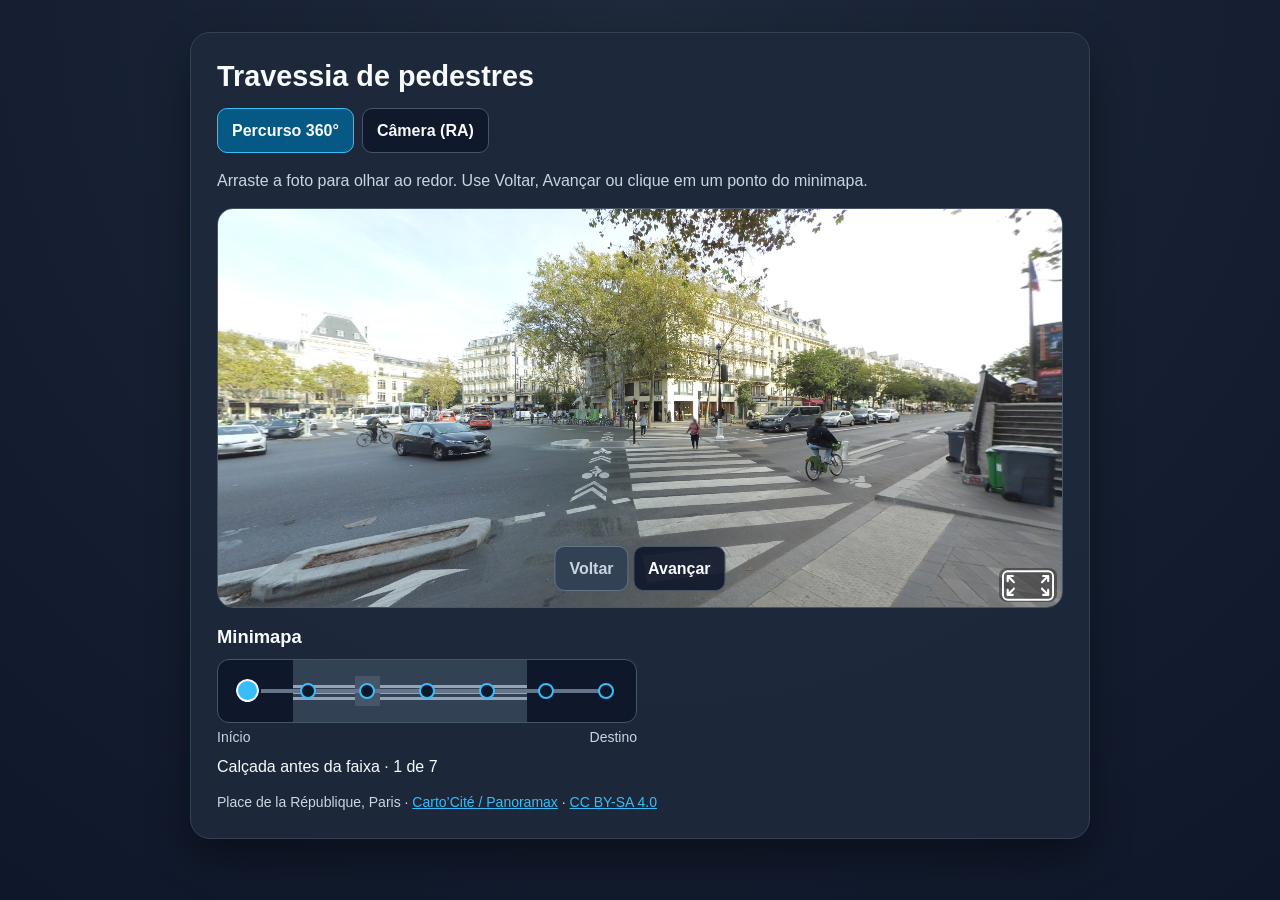
==== commit 20e50cdb: "Inicial" ====
--- a/index.html
+++ b/index.html
@@ -1,129 +1,77 @@
-<!DOCTYPE html>
+<!doctype html>
 <html lang="pt-BR">
 <head>
-  <meta charset="UTF-8" />
-  <meta name="viewport" content="width=device-width, initial-scale=1.0, user-scalable=no" />
-  <title>Travessia Segura: Protótipo RV & RA</title>
-  <link rel="stylesheet" href="css/style.css" />
-  <script defer src="js/navegacao.js"></script>
-  <script defer src="js/simulador-rv.js"></script>
-  <script defer src="js/assistente-ra.js"></script>
+  <meta charset="utf-8">
+  <meta name="viewport" content="width=device-width, initial-scale=1">
+  <title>Mapa da travessia</title>
+  <link rel="stylesheet" href="estilo.css?v=2">
+  <script defer src="vendor/aframe-1.6.0.min.js"></script>
+  <script defer src="assets/panorama.js"></script>
+  <script defer src="trajeto.js"></script>
+  <script defer src="sinal-teste.js"></script>
+  <script defer src="reconhecer-sinal.js"></script>
+  <script defer src="camera.js?v=2"></script>
 </head>
 <body>
+  <main>
+    <h1>Travessia de pedestres</h1>
+    <nav class="modos" aria-label="Modo do aplicativo">
+      <button type="button" id="ver-percurso" aria-pressed="true">Percurso 360°</button>
+      <button type="button" id="ver-camera" aria-pressed="false">Câmera (RA)</button>
+    </nav>
 
-  <!-- menu -->
-  <main id="screen-menu" class="screen active">
-    <div class="card">
-      <span class="badge">Protótipo Acadêmico • Segurança Viária</span>
-      <h1>Travessia Segura:<br>RV &amp; RA</h1>
-      <p class="subtitle">
-        Simulação de diagnóstico comportamental em <strong>Realidade Virtual (Tela)</strong> e intervenção preventiva em <strong>Realidade Aumentada (Câmera)</strong>.
-      </p>
+    <section id="modo-rv" aria-label="Percurso em realidade virtual">
+    <p>Arraste a foto para olhar ao redor. Use Voltar, Avançar ou clique em um ponto do minimapa.</p>
 
-      <div class="theory-box">
-        <div class="theory-item">
-          <strong>1. Simulador RV (Diagnóstico):</strong> Cenário virtual interativo no celular para medir tempo de reação e decisão.
-        </div>
-        <div class="theory-item">
-          <strong>2. Assistente RA (Câmera):</strong> Sobrepõe faixa virtual e alertas (<em>nudging</em>) na câmera real do celular.
-        </div>
-      </div>
-
-      <div class="btn-group">
-        <button type="button" id="btn-start-vr" class="btn btn-primary">
-          🏙️ Iniciar Simulador RV (Tela)
-        </button>
-        <button type="button" id="btn-start-ar" class="btn btn-secondary">
-          📷 Abrir Assistente RA (Câmera)
-        </button>
-      </div>
-    </div>
-  </main>
-
-  <!-- simulador de travessia -->
-  <section id="screen-vr" class="screen">
-    <div class="hud-top">
-      <button type="button" id="btn-back-vr" class="btn-small">← Voltar</button>
-      <div class="status-pill" id="vr-timer">Observação: 0.0s</div>
-    </div>
-
-    <div class="vr-viewport">
-      <div class="vr-sky">
-        <div class="vr-buildings"></div>
-      </div>
-      <div class="vr-sidewalk-far"></div>
-      <div class="vr-road">
-        <div class="vr-crosswalk">
-          <span></span><span></span><span></span><span></span>
-        </div>
-        <div id="vr-car" class="vr-car">🚗</div>
-      </div>
-      <div class="vr-sidewalk-near">
-        <div id="vr-pedestrian" class="vr-pedestrian">🚶</div>
+    <div class="visor" aria-label="Foto panorâmica da travessia">
+      <a-scene embedded xr-mode-ui="enabled: true; enterAREnabled: false">
+        <a-sky id="panorama"></a-sky>
+        <a-camera position="0 0 0" wasd-controls-enabled="false"></a-camera>
+      </a-scene>
+      <p id="mensagem-cena" role="status">Carregando as fotos 360°…</p>
+      <div id="controles-da-foto" hidden>
+        <button type="button" id="voltar-na-foto">Voltar</button>
+        <button type="button" id="avancar-na-foto">Avançar</button>
       </div>
     </div>
 
-    <div class="vr-controls">
-      <p>Observe o veículo na via. Toque abaixo no momento seguro para atravessar:</p>
-      <button type="button" id="btn-cross" class="btn btn-action">ATRAVESSAR FAIXA AGORA</button>
-    </div>
+    <h2 id="titulo-mapa">Minimapa</h2>
+    <nav class="mapa" aria-labelledby="titulo-mapa">
+      <div class="rua" aria-hidden="true"></div>
+      <div class="ilha" aria-hidden="true"></div>
+      <div class="linha-mapa" aria-hidden="true"></div>
+    </nav>
+    <div class="extremos-mapa" aria-hidden="true"><span>Início</span><span>Destino</span></div>
+    <p class="local" role="status">
+      <span id="nome-do-ponto">Calçada antes da faixa</span> · <span id="numero-da-foto">1 de 7</span>
+    </p>
+    <p class="creditos">
+      Place de la République, Paris ·
+      <a href="https://api.panoramax.xyz/?focus=pic&amp;nav=seq&amp;pic=ff49dc6f-c5ef-4aaa-bb76-78ffcb1c2662">Carto’Cité / Panoramax</a> ·
+      <a href="https://creativecommons.org/licenses/by-sa/4.0/">CC BY-SA 4.0</a>
+    </p>
+    </section>
 
-    <div id="vr-result-modal" class="modal hidden">
-      <div class="modal-content">
-        <h2 id="vr-result-title">Resultado</h2>
-        <p id="vr-result-desc"></p>
-        <div class="metrics-grid">
-          <div class="metric">
-            <span>Tempo de Decisão</span>
-            <strong id="metric-time">0.0s</strong>
-          </div>
-          <div class="metric">
-            <span>Status</span>
-            <strong id="metric-status">-</strong>
-          </div>
-        </div>
-        <button type="button" id="btn-retry-vr" class="btn btn-primary">Testar Novamente</button>
+    <section id="modo-ra" aria-labelledby="titulo-ra" hidden>
+      <h2 id="titulo-ra">Semáforo de pedestres</h2>
+      <p>Enquadre a luz e a moldura escura do semáforo no retângulo central. Para testar nesta tela, use a simulação.</p>
+      <div class="modos">
+        <button type="button" id="abrir-webcam">Abrir webcam</button>
+        <button type="button" id="simular-camera">Simular câmera</button>
+        <a href="sinal-teste.html" target="_blank" rel="noopener">Semáforo de teste</a>
       </div>
-    </div>
-  </section>
-
-  <!-- camera e alertas -->
-  <section id="screen-ar" class="screen">
-    <video id="ar-video" autoplay playsinline muted></video>
-    <div id="ar-fallback-bg" class="ar-fallback hidden">
-      <p>Câmera não autorizada ou indisponível.<br>Modo de demonstração visual ativado.</p>
-    </div>
-
-    <div class="ar-overlay" id="ar-overlay">
-      <div class="hud-top">
-        <button type="button" id="btn-back-ar" class="btn-small">← Voltar</button>
-        <div class="status-pill">Demonstração de RA</div>
-      </div>
-
-      <div class="ar-crosswalk-guide">
-        <div class="ar-lane" id="ar-lane">
-          <div class="ar-stripes">
-            <span></span><span></span><span></span>
-          </div>
-        </div>
-        <div class="ar-banner" id="ar-banner">
-          <span class="ar-icon" id="ar-icon">✅</span>
-          <div>
-            <strong id="ar-title">TRAVESSIA SEGURA</strong>
-            <p id="ar-desc">Simulação de via livre.</p>
-          </div>
-        </div>
-      </div>
-
-      <div class="ar-sim-controls">
-        <p class="sim-label">Simular alerta de trânsito:</p>
-        <div class="sim-buttons">
-          <button type="button" id="btn-sim-safe" class="btn-sim safe active">Via Livre</button>
-          <button type="button" id="btn-sim-danger" class="btn-sim danger">⚠️ Carro em Alta Velocidade</button>
-        </div>
-      </div>
-    </div>
-  </section>
-
+      <p id="status-ra" role="status">Escolha a fonte de imagem.</p>
+      <canvas id="quadro-ra" width="640" height="480" aria-label="Imagem com a leitura do semáforo" hidden></canvas>
+      <p id="controle-do-sinal" hidden>
+        <label for="luz-simulada">Luz de teste</label>
+        <select id="luz-simulada">
+          <option value="vermelho">Vermelha</option>
+          <option value="verde">Verde</option>
+          <option value="apagado">Apagada</option>
+        </select>
+      </p>
+      <video id="video-da-webcam" autoplay muted playsinline hidden></video>
+    </section>
+  </main>
 </body>
 </html>
--- a/estilo.css
+++ b/estilo.css
@@ -0,0 +1,257 @@
+/* Tema adaptado de https://github.com/AnaaLuizaa-a/TrabalhoA3-RealidadeVirtual/blob/main/style.css */
+:root {
+  color-scheme: dark;
+  --fundo: #0f172a;
+  --painel: #1e293b;
+  --borda: #334155;
+  --borda-controle: #475569;
+  --texto: #f8fafc;
+  --texto-secundario: #cbd5e1;
+  --azul: #38bdf8;
+  --verde: #10b981;
+  --texto-vermelho: #ff6b6b;
+  --texto-verde: #4ade80;
+}
+
+*, *::before, *::after { box-sizing: border-box; }
+
+body {
+  min-height: 100vh;
+  margin: 0;
+  padding: clamp(12px, 4vw, 32px);
+  font: 16px/1.45 'Segoe UI', Roboto, Helvetica, Arial, sans-serif;
+  color: var(--texto);
+  background: radial-gradient(circle at top, var(--painel), var(--fundo));
+}
+
+body[data-sinal="vermelho"] {
+  --texto-sinal: var(--texto-vermelho);
+  background: #aa1729;
+}
+
+body[data-sinal="verde"] {
+  --texto-sinal: var(--texto-verde);
+  background: #17623c;
+}
+
+main {
+  max-width: 900px;
+  margin: 0 auto;
+  padding: clamp(14px, 3vw, 26px);
+  background: rgba(30, 41, 59, 0.95);
+  border: 1px solid var(--borda);
+  border-radius: 20px;
+  box-shadow: 0 20px 40px rgba(0, 0, 0, 0.4);
+}
+
+body[data-sinal] main {
+  background: rgba(15, 23, 42, 0.24);
+  border-color: rgba(255, 255, 255, 0.5);
+}
+
+h1 { margin: 0; font-size: 1.8rem; line-height: 1.2; }
+h2 { margin: 16px 0 8px; font-size: 1.15rem; }
+p { color: var(--texto-secundario); }
+a { color: var(--azul); }
+body[data-sinal] p,
+body[data-sinal] a { color: var(--texto); }
+
+:is(button, a, select):focus-visible {
+  outline: 3px solid var(--texto);
+  outline-offset: 2px;
+}
+
+.visor {
+  position: relative;
+  height: clamp(255px, 52vh, 400px);
+  overflow: hidden;
+  border: 1px solid var(--borda-controle);
+  border-radius: 16px;
+  background: var(--fundo);
+}
+
+.visor a-scene {
+  position: absolute;
+  inset: 0;
+  width: 100%;
+  height: 100%;
+}
+
+#mensagem-cena {
+  position: absolute;
+  inset: 0;
+  margin: 0;
+  padding: 16px;
+  background: var(--fundo);
+}
+
+#controles-da-foto {
+  position: absolute;
+  z-index: 1;
+  inset: auto auto 16px 50%;
+  transform: translateX(-50%);
+  white-space: nowrap;
+}
+
+#controles-da-foto button:disabled {
+  border-color: #64748b;
+  color: var(--texto-secundario);
+  background: var(--borda);
+  cursor: default;
+}
+
+.mapa {
+  position: relative;
+  display: grid;
+  grid-template-columns: repeat(7, 1fr);
+  justify-items: center;
+  align-items: center;
+  max-width: 420px;
+  min-height: 64px;
+  overflow: hidden;
+  border: 1px solid var(--borda-controle);
+  border-radius: 12px;
+  background: var(--fundo);
+}
+
+.rua {
+  position: absolute;
+  inset: 0 26% 0 18%;
+  background: var(--borda);
+}
+
+.rua::after {
+  content: "";
+  position: absolute;
+  inset: 22px 0;
+  background: repeating-linear-gradient(0deg, #94a3b8 0 3px, transparent 3px 6px);
+}
+
+.ilha {
+  position: absolute;
+  inset: 16px auto 16px 32.7%;
+  width: 6%;
+  background: var(--borda-controle);
+}
+
+.linha-mapa {
+  position: absolute;
+  inset: calc(50% - 2px) 7.14% auto;
+  height: 4px;
+  background: #64748b;
+}
+
+.linha-mapa::after {
+  content: "";
+  display: block;
+  width: var(--progresso, 0%);
+  height: 100%;
+  background: var(--azul);
+}
+
+button { font: inherit; cursor: pointer; touch-action: manipulation; }
+
+.ponto-mapa {
+  position: relative;
+  width: 100%;
+  min-height: 44px;
+  display: grid;
+  place-items: center;
+  padding: 0;
+  border: 0;
+  background: transparent;
+}
+
+.ponto-mapa:focus-visible { outline-offset: -4px; }
+
+.ponto-mapa::before {
+  content: "";
+  width: 16px;
+  height: 16px;
+  border: 2px solid var(--azul);
+  border-radius: 50%;
+  background: var(--fundo);
+}
+
+.ponto-mapa[aria-current]::before {
+  width: 23px;
+  height: 23px;
+  border-color: var(--texto);
+  background: var(--azul);
+  outline: 2px solid var(--fundo);
+}
+
+.extremos-mapa {
+  display: flex;
+  justify-content: space-between;
+  max-width: 420px;
+  margin-top: 4px;
+  font-size: .875rem;
+  color: var(--texto-secundario);
+}
+
+.local { margin: 8px 0 0; color: var(--texto); }
+.creditos { font-size: .875rem; }
+.creditos:last-child { margin-bottom: 0; }
+
+.modos {
+  display: flex;
+  align-items: center;
+  flex-wrap: wrap;
+  gap: 8px;
+  margin: 14px 0;
+}
+
+.modos button, #controles-da-foto button, select {
+  min-height: 44px;
+  padding: 10px 14px;
+  border: 1px solid var(--borda-controle);
+  border-radius: 10px;
+  font: inherit;
+  font-weight: 600;
+  color: var(--texto);
+  background: rgba(15, 23, 42, 0.9);
+}
+
+#ver-percurso[aria-pressed="true"], #simular-camera {
+  border-color: var(--azul);
+  background: #075985;
+}
+
+#ver-camera[aria-pressed="true"], #abrir-webcam {
+  border-color: var(--verde);
+  background: #065f46;
+}
+
+.modos button:active, #controles-da-foto button:not(:disabled):active {
+  transform: scale(0.97);
+}
+
+body[data-sinal] #status-ra {
+  width: fit-content;
+  max-width: 100%;
+  margin: 12px 0;
+  padding: 8px 12px;
+  border-radius: 10px;
+  font-size: 2rem;
+  font-weight: 700;
+  color: var(--texto-sinal);
+  background: var(--fundo);
+}
+
+#quadro-ra, #cartao-teste {
+  width: 100%;
+  max-width: 640px;
+  height: auto;
+  border: 1px solid var(--borda-controle);
+  border-radius: 12px;
+}
+
+body[data-sinal] #quadro-ra { border-color: rgba(255, 255, 255, 0.6); }
+
+@media (max-width: 420px) {
+  #controles-da-foto {
+    left: 12px;
+    transform: none;
+  }
+}
